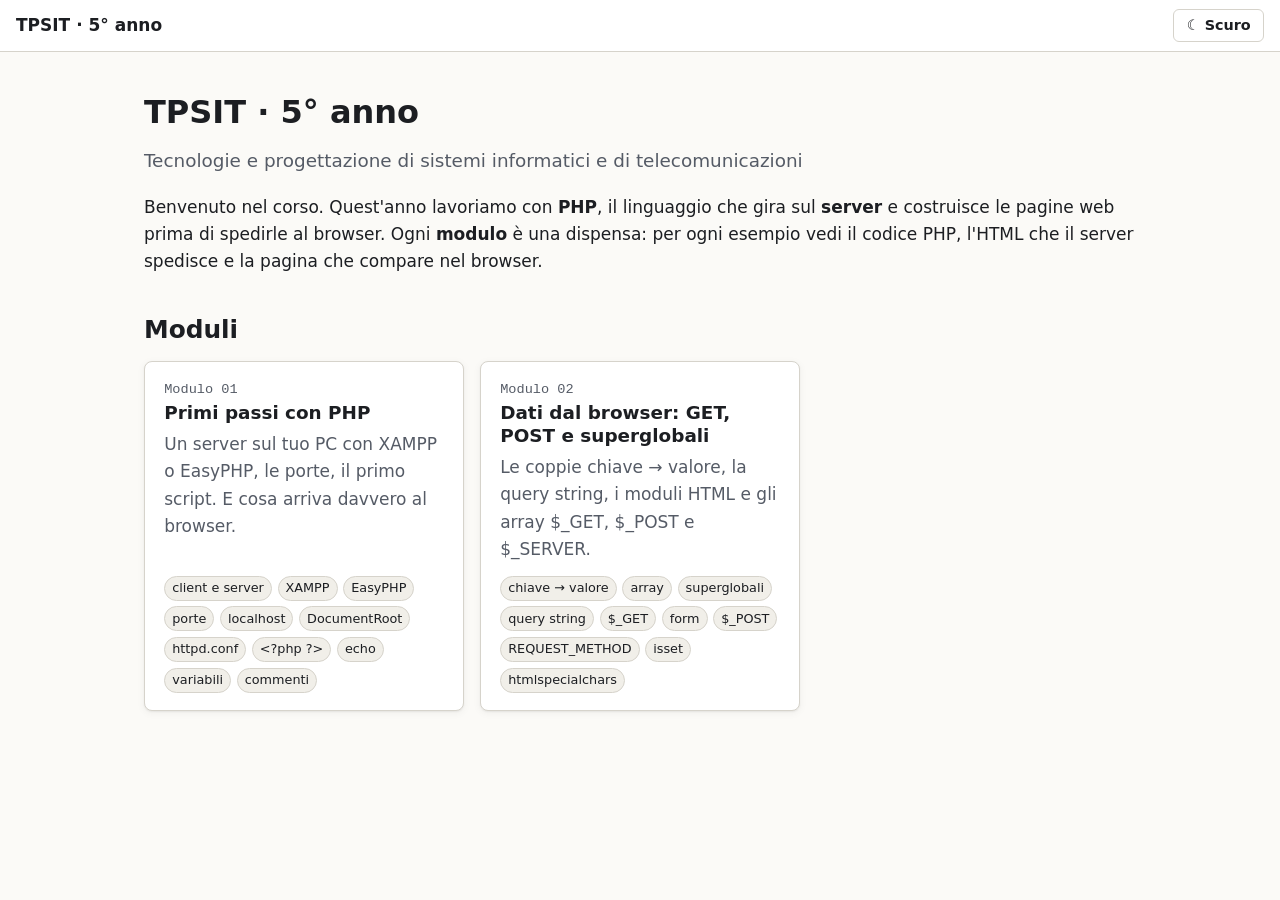
==== index.html @ 0c4c6ee9 "Corso TPSIT 5° anno: PHP, moduli 01 e 02 - Struttura del corso con lo stile grafico comune (home, co" ====
<!DOCTYPE html>
<html lang="it">
<head>
  <meta charset="UTF-8">
  <meta name="viewport" content="width=device-width, initial-scale=1">
  <title>TPSIT · 5° anno</title>
  <link rel="stylesheet" href="assets/css/base.css">
  <script src="assets/js/tema.js"></script>
  <script src="corso.js" defer></script>
  <script src="assets/js/corso-ui.js" defer></script>
</head>
<body data-radice="">

  <header class="barra">
    <span class="barra-titolo">TPSIT · 5° anno</span>
    <button type="button" class="pulsante tema-interruttore" data-tema-interruttore>☾ Scuro</button>
  </header>

  <main class="contenitore">
    <h1>TPSIT · 5° anno</h1>
    <p class="sottotitolo">Tecnologie e progettazione di sistemi informatici e di telecomunicazioni</p>

    <p>
      Benvenuto nel corso. Quest'anno lavoriamo con <strong>PHP</strong>, il linguaggio che gira
      sul <strong>server</strong> e costruisce le pagine web prima di spedirle al browser.
      Ogni <strong>modulo</strong> è una dispensa: per ogni esempio vedi il codice PHP,
      l'HTML che il server spedisce e la pagina che compare nel browser.
    </p>

    <section aria-labelledby="titolo-moduli">
      <h2 id="titolo-moduli">Moduli</h2>
      <ol class="griglia-schede" id="elenco-moduli"></ol>
    </section>

    <section aria-labelledby="titolo-strumenti">
      <h2 id="titolo-strumenti">Strumenti</h2>
      <ul class="griglia-schede" id="elenco-strumenti"></ul>
    </section>

    <noscript>
      <p class="box box-attenzione">Questa pagina ha bisogno di JavaScript per mostrare l'elenco dei moduli.</p>
    </noscript>
  </main>

</body>
</html>
---- assets/css/base.css ----
/* ==========================================================================
   base.css — stile comune a tutto il corso
   Contiene: variabili dei colori (tema chiaro e scuro), tipografia,
   barra di navigazione, pulsanti, schede della home, box didattici,
   tabelle, blocchi di codice ed evidenziazione della sintassi, stampa.
   ========================================================================== */

/* --------------------------------------------------------------------------
   1. Variabili: tema chiaro (predefinito)
   -------------------------------------------------------------------------- */
:root {
  color-scheme: light;

  --sfondo: #fbfaf7;
  --sfondo-alt: #f1efe9;      /* riquadri, intestazioni di tabella */
  --superficie: #ffffff;      /* schede, editor */
  --testo: #1c1e22;
  --testo-tenue: #555b66;
  --bordo: #d6d3cb;
  --accento: #1f5fbf;
  --accento-testo: #ffffff;
  --accento-tenue: #e3ecfa;
  --focus: #b8860b;

  /* stati: usati con bordi, icone e testo, mai da soli */
  --ok: #1e7a3c;
  --ok-tenue: #e2f3e7;
  --errore: #b3261e;
  --errore-tenue: #fbe6e4;
  --avviso: #8a5a00;
  --avviso-tenue: #fdf1d8;

  /* box didattici */
  --box-server: #1f5fbf;        --box-server-sfondo: #e8f0fc;
  --box-attenzione: #b3261e; --box-attenzione-sfondo: #fdecea;
  --box-prova: #1e7a3c;      --box-prova-sfondo: #e5f4ea;
  --box-provatu: #6b3fa0;    --box-provatu-sfondo: #f1eafa;
  --box-curiosita: #8a5a00;  --box-curiosita-sfondo: #fdf3dc;

  /* codice */
  --codice-sfondo: #f5f3ee;
  --codice-testo: #1c1e22;
  --tk-commento: #6a737d;
  --tk-stringa: #0a7a3e;
  --tk-numero: #9a4a00;
  --tk-parola: #a0168a;
  --tk-funzione: #1f5fbf;
  --tk-tag: #a0168a;
  --tk-attributo: #9a4a00;
  --tk-proprieta: #1f5fbf;
  --tk-variabile: #0b6e7a;
  --tk-php-tag: #6b2fb3;      --tk-php-tag-sfondo: #ece2fa;

  --font-testo: system-ui, -apple-system, "Segoe UI", Roboto, "Helvetica Neue", Arial, sans-serif;
  --font-codice: ui-monospace, "Cascadia Code", "SF Mono", Menlo, Consolas, "Liberation Mono", monospace;

  --raggio: 8px;
  --ombra: 0 1px 2px rgba(0, 0, 0, 0.06), 0 2px 8px rgba(0, 0, 0, 0.05);
  --altezza-barra: 3.25rem;
}

/* --------------------------------------------------------------------------
   2. Tema scuro: preferenza di sistema (se l'utente non ha scelto "chiaro")
      oppure scelta manuale. I valori sono ripetuti due volte perché il CSS
      non permette di condividere un blocco tra @media e un selettore.
   -------------------------------------------------------------------------- */
@media (prefers-color-scheme: dark) {
  :root:not([data-tema="chiaro"]) {
    color-scheme: dark;
    --sfondo: #15171b;
    --sfondo-alt: #1f2228;
    --superficie: #1b1e23;
    --testo: #e7e5e0;
    --testo-tenue: #a7adb8;
    --bordo: #393e47;
    --accento: #7fb0ff;
    --accento-testo: #0d1420;
    --accento-tenue: #1d2c45;
    --focus: #f2c94c;
    --ok: #6fd08f;          --ok-tenue: #17321f;
    --errore: #ff8a80;      --errore-tenue: #3a1d1b;
    --avviso: #f2c94c;      --avviso-tenue: #352a10;
    --box-server: #7fb0ff;        --box-server-sfondo: #1a2638;
    --box-attenzione: #ff8a80; --box-attenzione-sfondo: #351c1a;
    --box-prova: #6fd08f;      --box-prova-sfondo: #172d1e;
    --box-provatu: #c7a6f5;    --box-provatu-sfondo: #2a2138;
    --box-curiosita: #f2c94c;  --box-curiosita-sfondo: #2f2712;
    --codice-sfondo: #1f2228;
    --codice-testo: #e7e5e0;
    --tk-commento: #8b949e;
    --tk-stringa: #8fd6a3;
    --tk-numero: #f0b37e;
    --tk-parola: #f08fd8;
    --tk-funzione: #8ab8ff;
    --tk-tag: #f08fd8;
    --tk-attributo: #f0b37e;
    --tk-proprieta: #8ab8ff;
    --tk-variabile: #6fd6e0;
    --tk-php-tag: #d4b8ff;      --tk-php-tag-sfondo: #33264a;
    --ombra: 0 1px 2px rgba(0, 0, 0, 0.4);
  }
}

:root[data-tema="scuro"] {
  color-scheme: dark;
  --sfondo: #15171b;
  --sfondo-alt: #1f2228;
  --superficie: #1b1e23;
  --testo: #e7e5e0;
  --testo-tenue: #a7adb8;
  --bordo: #393e47;
  --accento: #7fb0ff;
  --accento-testo: #0d1420;
  --accento-tenue: #1d2c45;
  --focus: #f2c94c;
  --ok: #6fd08f;          --ok-tenue: #17321f;
  --errore: #ff8a80;      --errore-tenue: #3a1d1b;
  --avviso: #f2c94c;      --avviso-tenue: #352a10;
  --box-server: #7fb0ff;        --box-server-sfondo: #1a2638;
  --box-attenzione: #ff8a80; --box-attenzione-sfondo: #351c1a;
  --box-prova: #6fd08f;      --box-prova-sfondo: #172d1e;
  --box-provatu: #c7a6f5;    --box-provatu-sfondo: #2a2138;
  --box-curiosita: #f2c94c;  --box-curiosita-sfondo: #2f2712;
  --codice-sfondo: #1f2228;
  --codice-testo: #e7e5e0;
  --tk-commento: #8b949e;
  --tk-stringa: #8fd6a3;
  --tk-numero: #f0b37e;
  --tk-parola: #f08fd8;
  --tk-funzione: #8ab8ff;
  --tk-tag: #f08fd8;
  --tk-attributo: #f0b37e;
  --tk-proprieta: #8ab8ff;
  --tk-variabile: #6fd6e0;
  --tk-php-tag: #d4b8ff;      --tk-php-tag-sfondo: #33264a;
  --ombra: 0 1px 2px rgba(0, 0, 0, 0.4);
}

/* --------------------------------------------------------------------------
   3. Tipografia e impostazioni generali
   -------------------------------------------------------------------------- */
*, *::before, *::after { box-sizing: border-box; }

/* l'attributo hidden deve vincere su qualsiasi display (es. .pulsante) */
[hidden] { display: none !important; }

html {
  -webkit-text-size-adjust: 100%;
  text-size-adjust: 100%;
  scroll-padding-top: calc(var(--altezza-barra) + 1rem);
}

body {
  margin: 0;
  background: var(--sfondo);
  color: var(--testo);
  font-family: var(--font-testo);
  font-size: 1.0625rem;
  line-height: 1.6;
}

h1, h2, h3, h4 { line-height: 1.25; margin: 1.6em 0 0.6em; }
h1 { font-size: 2rem; margin-top: 0.5em; }
h2 { font-size: 1.55rem; }
h3 { font-size: 1.2rem; }
h4 { font-size: 1.05rem; }

p, ul, ol { margin: 0 0 1em; }
li + li { margin-top: 0.25em; }

a { color: var(--accento); text-underline-offset: 0.15em; }
a:hover { text-decoration-thickness: 2px; }

:focus-visible {
  outline: 3px solid var(--focus);
  outline-offset: 2px;
}

hr { border: 0; border-top: 1px solid var(--bordo); margin: 2.5rem 0; }

strong { font-weight: 700; }

/* codice in linea */
code, kbd {
  font-family: var(--font-codice);
  font-size: 0.9em;
}
:not(pre) > code {
  background: var(--codice-sfondo);
  border: 1px solid var(--bordo);
  border-radius: 4px;
  padding: 0.05em 0.3em;
  overflow-wrap: anywhere;
}
kbd {
  border: 1px solid var(--bordo);
  border-bottom-width: 2px;
  border-radius: 4px;
  padding: 0 0.3em;
  background: var(--superficie);
}

.solo-lettori {
  position: absolute !important;
  width: 1px; height: 1px;
  overflow: hidden;
  clip: rect(0 0 0 0);
  white-space: nowrap;
}

/* --------------------------------------------------------------------------
   4. Barra di navigazione comune
   -------------------------------------------------------------------------- */
.barra {
  position: sticky;
  top: 0;
  z-index: 50;
  display: flex;
  align-items: center;
  gap: 0.75rem;
  min-height: var(--altezza-barra);
  padding: 0.4rem 1rem;
  background: var(--superficie);
  border-bottom: 1px solid var(--bordo);
}
.barra-home {
  white-space: nowrap;
  font-weight: 600;
  text-decoration: none;
}
.barra-home:hover { text-decoration: underline; }
.barra-titolo {
  flex: 1;
  min-width: 0;
  font-weight: 600;
  overflow: hidden;
  text-overflow: ellipsis;
  white-space: nowrap;
}

/* --------------------------------------------------------------------------
   5. Pulsanti
   -------------------------------------------------------------------------- */
.pulsante {
  display: inline-flex;
  align-items: center;
  gap: 0.35em;
  font: inherit;
  font-size: 0.9rem;
  font-weight: 600;
  line-height: 1.2;
  padding: 0.45em 0.85em;
  border: 1px solid var(--bordo);
  border-radius: 6px;
  background: var(--superficie);
  color: var(--testo);
  cursor: pointer;
  text-decoration: none;
}
.pulsante:hover { border-color: var(--accento); }
.pulsante:disabled { opacity: 0.55; cursor: not-allowed; }
.pulsante-primario {
  background: var(--accento);
  border-color: var(--accento);
  color: var(--accento-testo);
}
.pulsante-primario:hover { filter: brightness(1.08); }

.tema-interruttore { flex-shrink: 0; }

/* --------------------------------------------------------------------------
   6. Pagina generica e home del corso
   -------------------------------------------------------------------------- */
.contenitore {
  max-width: 64rem;
  margin: 0 auto;
  padding: 1.5rem 1rem 4rem;
}

.sottotitolo {
  font-size: 1.15rem;
  color: var(--testo-tenue);
  margin-top: -0.3em;
}

.griglia-schede {
  display: grid;
  grid-template-columns: repeat(auto-fill, minmax(17rem, 1fr));
  gap: 1rem;
  padding: 0;
  list-style: none;
}
.griglia-schede > li { margin: 0; }

.scheda {
  position: relative;
  display: flex;
  flex-direction: column;
  height: 100%;
  padding: 1.1rem 1.2rem;
  background: var(--superficie);
  border: 1px solid var(--bordo);
  border-radius: var(--raggio);
  box-shadow: var(--ombra);
}
.scheda h3 { margin: 0 0 0.4em; font-size: 1.15rem; }
.scheda p { margin: 0 0 0.75em; color: var(--testo-tenue); }
.scheda-numero {
  font-family: var(--font-codice);
  font-size: 0.85rem;
  color: var(--testo-tenue);
}
/* tutta la scheda è cliccabile: il link si estende con ::after */
.scheda a.scheda-link { text-decoration: none; color: var(--testo); }
.scheda a.scheda-link::after { content: ""; position: absolute; inset: 0; border-radius: var(--raggio); }
.scheda:has(a.scheda-link:hover) { border-color: var(--accento); }
.scheda:has(a.scheda-link:focus-visible) { outline: 3px solid var(--focus); outline-offset: 2px; }
.scheda a.scheda-link:focus-visible { outline: none; }

.scheda-argomenti {
  display: flex;
  flex-wrap: wrap;
  gap: 0.35rem;
  margin: auto 0 0;
  padding: 0;
  list-style: none;
}
.scheda-argomenti li {
  margin: 0;
  font-size: 0.8rem;
  padding: 0.1em 0.55em;
  border-radius: 999px;
  background: var(--sfondo-alt);
  border: 1px solid var(--bordo);
}

/* moduli in preparazione: visibili ma non cliccabili, con etichetta testuale */
.scheda-preparazione { opacity: 0.75; border-style: dashed; box-shadow: none; }
.etichetta-stato {
  display: inline-block;
  font-size: 0.75rem;
  font-weight: 700;
  text-transform: uppercase;
  letter-spacing: 0.04em;
  padding: 0.1em 0.5em;
  border: 1px dashed var(--testo-tenue);
  border-radius: 4px;
  color: var(--testo-tenue);
  margin-bottom: 0.5em;
  align-self: flex-start;
}

/* --------------------------------------------------------------------------
   7. Box didattici
      Uso: <aside class="box box-server"> ... </aside>
      Tipi: box-server, box-attenzione, box-prova, box-prova-tu, box-curiosita.
      L'etichetta con l'icona viene aggiunta dal CSS: non va scritta a mano.
   -------------------------------------------------------------------------- */
.box {
  --colore-box: var(--accento);
  --sfondo-box: var(--accento-tenue);
  margin: 1.4rem 0;
  padding: 0.9rem 1.1rem 0.9rem 1.1rem;
  border: 1px solid var(--colore-box);
  border-left-width: 6px;
  border-radius: var(--raggio);
  background: var(--sfondo-box);
  break-inside: avoid;
}
.box::before {
  display: block;
  margin-bottom: 0.35rem;
  font-size: 0.8rem;
  font-weight: 800;
  letter-spacing: 0.05em;
  text-transform: uppercase;
  color: var(--colore-box);
}
.box > :last-child { margin-bottom: 0; }

.box-server     { --colore-box: var(--box-server);        --sfondo-box: var(--box-server-sfondo); }
.box-attenzione { --colore-box: var(--box-attenzione); --sfondo-box: var(--box-attenzione-sfondo); }
.box-prova      { --colore-box: var(--box-prova);      --sfondo-box: var(--box-prova-sfondo); }
.box-prova-tu   { --colore-box: var(--box-provatu);    --sfondo-box: var(--box-provatu-sfondo); border-style: dashed; border-left-style: solid; }
.box-curiosita  { --colore-box: var(--box-curiosita);  --sfondo-box: var(--box-curiosita-sfondo); }

.box-server::before     { content: "⇄ Server e client"; }
.box-attenzione::before { content: "⚠ Attenzione"; }
.box-prova::before      { content: "▶ Prova"; }
.box-prova-tu::before   { content: "✎ Prova tu"; }
.box-curiosita::before  { content: "💡 Curiosità"; }
/* box evidenziato senza etichetta: per regole o frasi chiave già titolate nel testo */
.box-regola { --colore-box: var(--accento); --sfondo-box: var(--accento-tenue); }
.box-regola::before { content: none; }

/* box senza etichetta automatica (quando il titolo è già nel testo) */
.box[data-titolo]::before { content: attr(data-titolo); }

/* Traccia di un esercizio: evidenziata come una consegna */
.traccia {
  margin: 1.2rem 0 1.5rem;
  padding: 0.9rem 1.1rem;
  border: 2px solid var(--testo);
  border-radius: var(--raggio);
  background: var(--superficie);
  font-size: 1.05rem;
  break-inside: avoid;
}
.traccia::before {
  content: "📋 Traccia";
  display: block;
  font-size: 0.8rem;
  font-weight: 800;
  letter-spacing: 0.05em;
  text-transform: uppercase;
  margin-bottom: 0.25rem;
}
.traccia p { margin: 0; }

/* --------------------------------------------------------------------------
   8. Tabelle: scorrimento orizzontale solo dentro il contenitore
      Uso: <div class="tabella"><table>...</table></div>
   -------------------------------------------------------------------------- */
.tabella {
  overflow-x: auto;
  margin: 1.2rem 0 1.5rem;
  border: 1px solid var(--bordo);
  border-radius: var(--raggio);
  background: var(--superficie);
}
.tabella table {
  width: 100%;
  border-collapse: collapse;
  font-size: 0.95rem;
}
.tabella th, .tabella td {
  padding: 0.5rem 0.75rem;
  text-align: left;
  vertical-align: top;
  border-bottom: 1px solid var(--bordo);
}
.tabella th {
  background: var(--sfondo-alt);
  font-weight: 700;
  white-space: nowrap;
}
.tabella tr:last-child td { border-bottom: 0; }
.tabella td code { white-space: nowrap; overflow-wrap: normal; }

/* --------------------------------------------------------------------------
   9. Blocchi di codice da leggere ed evidenziazione della sintassi
      Uso: <pre class="codice"><code class="lang-js">...</code></pre>
      (lang-php, lang-html, lang-css, lang-js, lang-cpp, lang-testo)
   -------------------------------------------------------------------------- */
pre.codice {
  position: relative;
  margin: 1rem 0 1.4rem;
  padding: 0.9rem 1rem;
  overflow-x: auto;
  background: var(--codice-sfondo);
  color: var(--codice-testo);
  border: 1px solid var(--bordo);
  border-radius: var(--raggio);
  font-family: var(--font-codice);
  font-size: 0.9rem;
  line-height: 1.55;
  tab-size: 2;
}
pre.codice code { font-size: inherit; }
/* etichetta del linguaggio in alto a destra */
pre.codice[data-lingua]::after {
  content: attr(data-lingua);
  position: absolute;
  top: 0.3rem;
  right: 0.5rem;
  font-family: var(--font-testo);
  font-size: 0.7rem;
  font-weight: 700;
  text-transform: uppercase;
  color: var(--testo-tenue);
}

.tk-commento  { color: var(--tk-commento); font-style: italic; }
.tk-stringa   { color: var(--tk-stringa); }
.tk-numero    { color: var(--tk-numero); }
.tk-parola    { color: var(--tk-parola); font-weight: 600; }
.tk-funzione  { color: var(--tk-funzione); }
.tk-tag       { color: var(--tk-tag); }
.tk-attributo { color: var(--tk-attributo); }
.tk-proprieta { color: var(--tk-proprieta); }
.tk-variabile { color: var(--tk-variabile); }
/* <?php e ?>: il confine tra HTML e PHP deve saltare all'occhio */
.tk-php-tag {
  color: var(--tk-php-tag);
  background: var(--tk-php-tag-sfondo);
  font-weight: 700;
  border-radius: 3px;
  padding: 0 0.15em;
}

/* --------------------------------------------------------------------------
   10. Responsive
   -------------------------------------------------------------------------- */
@media (max-width: 40rem) {
  body { font-size: 1rem; }
  h1 { font-size: 1.6rem; }
  h2 { font-size: 1.35rem; }
  .barra { padding: 0.4rem 0.6rem; gap: 0.5rem; }
  .barra-home .testo-lungo { display: none; }
}

/* --------------------------------------------------------------------------
   11. Stampa (comune). Le regole specifiche delle dispense sono in dispensa.css
   -------------------------------------------------------------------------- */
@media print {
  :root, :root[data-tema="scuro"] {
    color-scheme: light;
    --sfondo: #fff; --superficie: #fff; --sfondo-alt: #f0f0f0;
    --testo: #000; --testo-tenue: #333; --bordo: #999;
    --codice-sfondo: #f6f6f6; --codice-testo: #000;
    --tk-commento: #555; --tk-stringa: #000; --tk-numero: #000; --tk-parola: #000;
    --tk-funzione: #000; --tk-tag: #000; --tk-attributo: #000; --tk-proprieta: #000;
    --tk-variabile: #000; --tk-php-tag: #000;
  }
  body { font-size: 11pt; background: #fff; }
  .barra, .pulsante, button, .non-stampare { display: none !important; }
  a { color: #000; }
  pre, .box, .traccia, table, figure { break-inside: avoid; }
  h2, h3, h4 { break-after: avoid; }
  .tk-parola { font-weight: 700; }
}
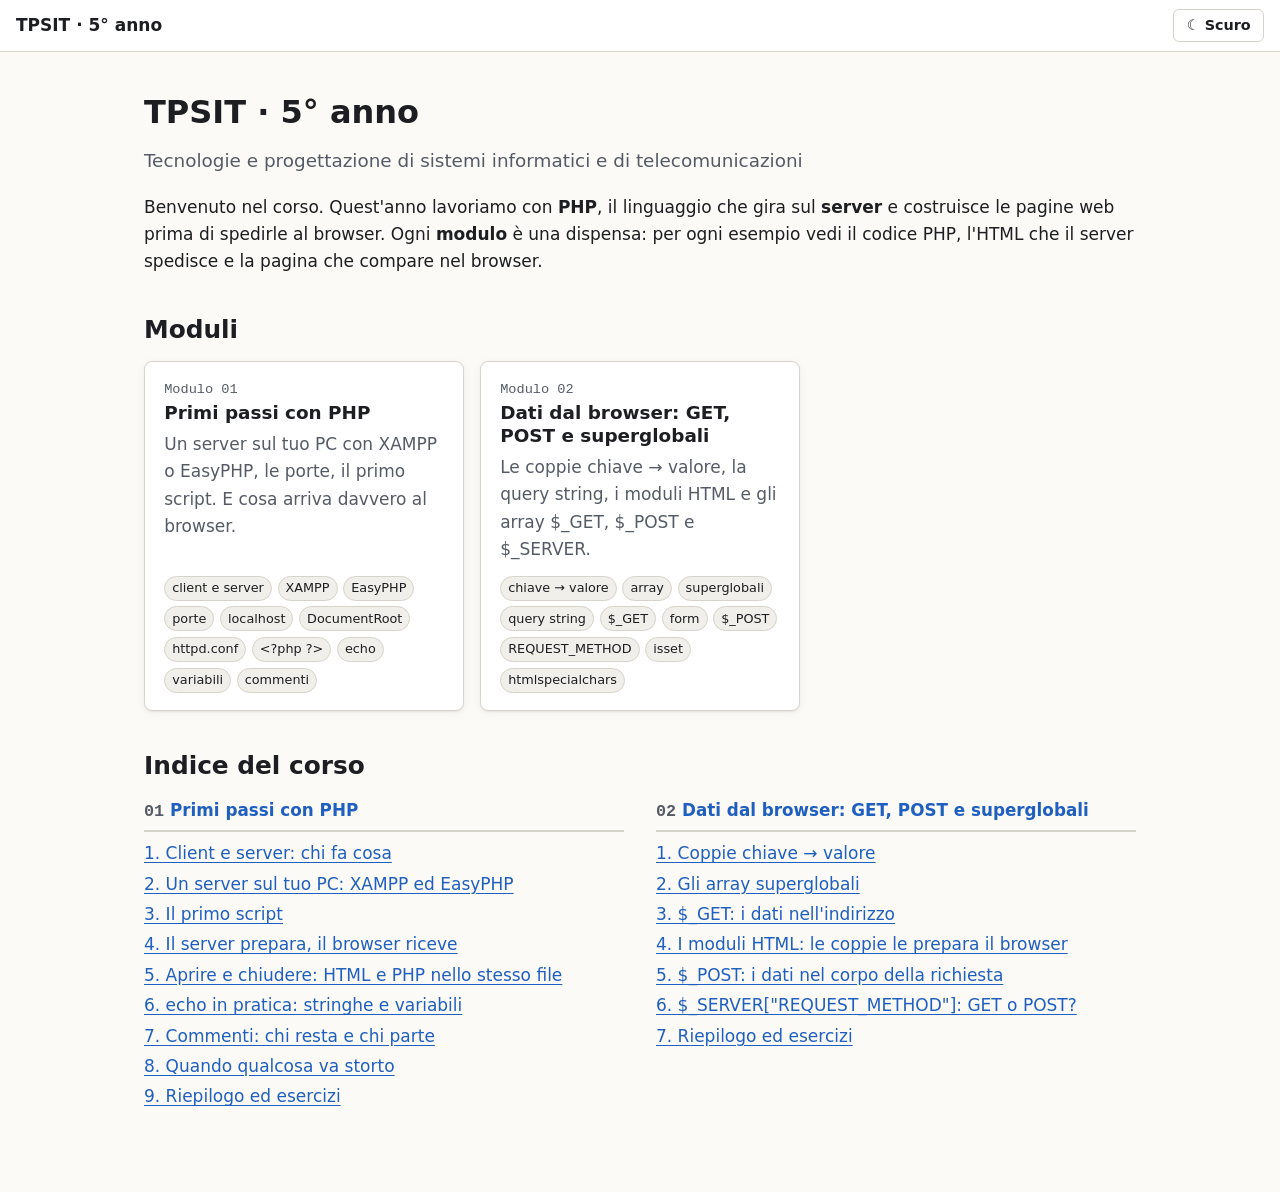
==== commit 0b07d713: "Home: indice del corso con le sezioni di ogni modulo - Campo "sezioni" in corso.js (titoli h2 delle " ====
--- a/index.html
+++ b/index.html
@@ -32,6 +32,11 @@
       <ol class="griglia-schede" id="elenco-moduli"></ol>
     </section>
 
+    <section aria-labelledby="titolo-indice">
+      <h2 id="titolo-indice">Indice del corso</h2>
+      <ol class="indice-corso" id="indice-corso"></ol>
+    </section>
+
     <section aria-labelledby="titolo-strumenti">
       <h2 id="titolo-strumenti">Strumenti</h2>
       <ul class="griglia-schede" id="elenco-strumenti"></ul>
--- a/assets/css/base.css
+++ b/assets/css/base.css
@@ -334,6 +334,31 @@
   border: 1px solid var(--bordo);
 }
 
+/* Indice del corso nella home: moduli e sezioni, su due colonne se c'è spazio */
+.indice-corso {
+  display: grid;
+  grid-template-columns: repeat(auto-fill, minmax(22rem, 1fr));
+  gap: 0.5rem 2rem;
+  margin: 0;
+  padding: 0;
+  list-style: none;
+}
+.indice-corso-modulo { margin: 0 0 1rem; }
+.indice-corso-titolo {
+  display: block;
+  padding-bottom: 0.3rem;
+  margin-bottom: 0.4rem;
+  border-bottom: 2px solid var(--bordo);
+  font-weight: 700;
+  font-size: 1.05rem;
+  text-decoration: none;
+}
+a.indice-corso-titolo:hover { text-decoration: underline; }
+.indice-corso-numero { font-family: var(--font-codice); color: var(--testo-tenue); }
+.indice-corso-sezioni { margin: 0; padding: 0; list-style: none; }
+.indice-corso-sezioni li { margin: 0; }
+.indice-corso-sezioni a { display: inline-block; padding: 0.1rem 0; }
+
 /* moduli in preparazione: visibili ma non cliccabili, con etichetta testuale */
 .scheda-preparazione { opacity: 0.75; border-style: dashed; box-shadow: none; }
 .etichetta-stato {
